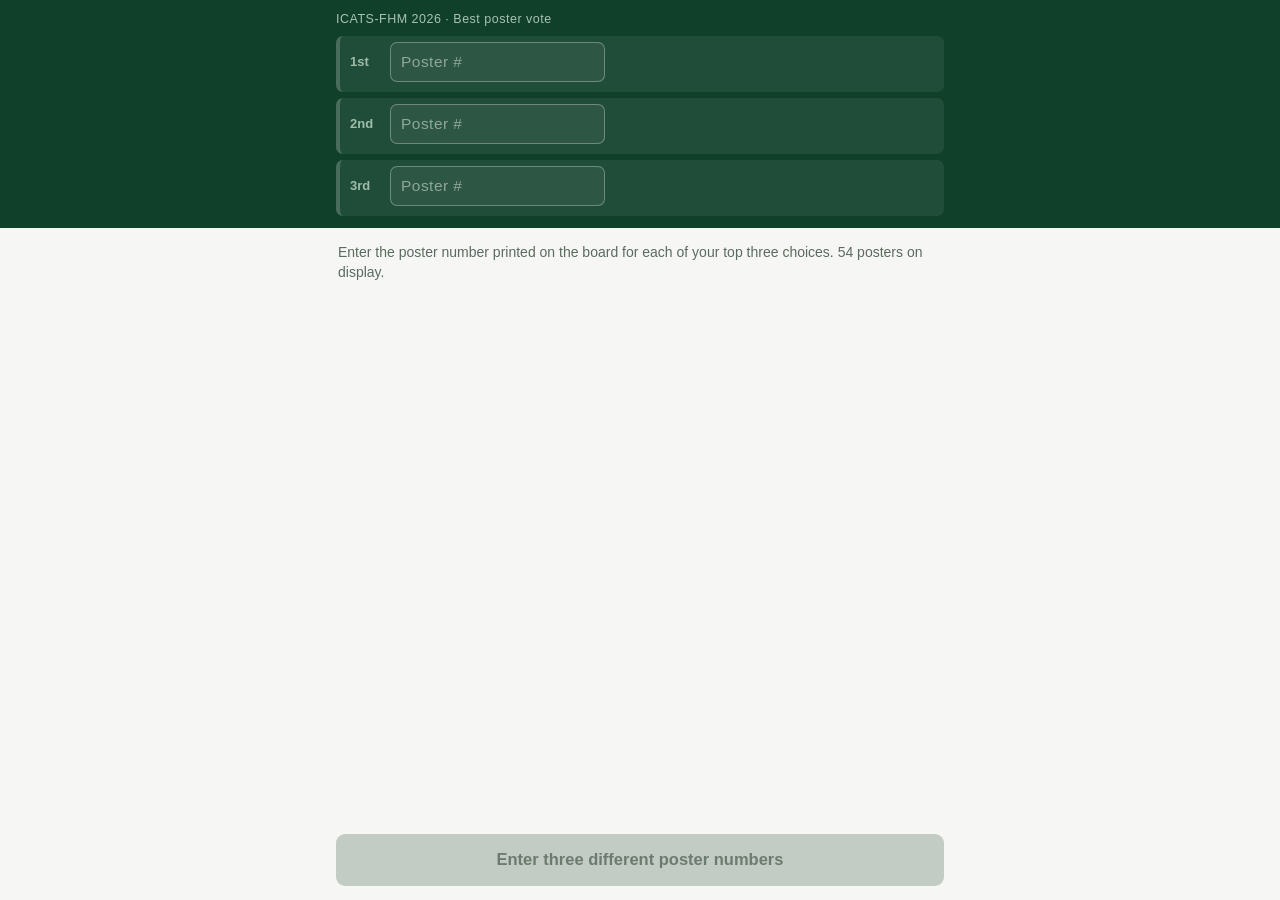
==== index.html @ f400d9ae "First working webapp" ====
<!DOCTYPE html>
<html lang="en">
<head>
<meta charset="utf-8">
<meta name="viewport" content="width=device-width, initial-scale=1, viewport-fit=cover">
<meta name="theme-color" content="#10402A">
<title>Poster vote — ICATS-FHM 2026</title>
<link rel="stylesheet" href="css/style.css">
</head>
<body>

<header class="bar">
  <div class="bar__inner">
    <p class="conf">ICATS-FHM 2026 · Best poster vote</p>
    <ol class="ballot" id="ballot" aria-label="Your ranked choices">
      <li class="slot" data-rank="1">
        <span class="slot__rank">1st</span>
        <input class="slot__input" id="pick1" type="text" inputmode="numeric" autocomplete="off" placeholder="Poster #" aria-label="1st choice poster number" disabled>
        <span class="slot__fb" id="fb1"></span>
      </li>
      <li class="slot" data-rank="2">
        <span class="slot__rank">2nd</span>
        <input class="slot__input" id="pick2" type="text" inputmode="numeric" autocomplete="off" placeholder="Poster #" aria-label="2nd choice poster number" disabled>
        <span class="slot__fb" id="fb2"></span>
      </li>
      <li class="slot" data-rank="3">
        <span class="slot__rank">3rd</span>
        <input class="slot__input" id="pick3" type="text" inputmode="numeric" autocomplete="off" placeholder="Poster #" aria-label="3rd choice poster number" disabled>
        <span class="slot__fb" id="fb3"></span>
      </li>
    </ol>
  </div>
</header>

<main>
  <p class="hint" id="hint">Loading poster list…</p>
</main>

<div class="dock">
  <button id="review" class="btn" disabled>Choose 3 posters to continue</button>
</div>

<dialog id="submit" class="sheet" aria-labelledby="sheetTitle">
  <h2 id="sheetTitle">Confirm your ballot</h2>
  <ol class="recap" id="recap"></ol>
  <label class="field">
    <span>Voting code from your badge</span>
    <input id="token" autocomplete="off" autocapitalize="characters" spellcheck="false"
           inputmode="text" placeholder="e.g. K7M2-QX9">
  </label>
  <p class="err" id="err" hidden></p>
  <div class="sheet__actions">
    <button id="cancel" class="btn btn--quiet">Back</button>
    <button id="send" class="btn">Submit ballot</button>
  </div>
</dialog>

<dialog id="done" class="sheet">
  <h2>Ballot received</h2>
  <p>Thank you. Winners are announced at the closing ceremony.</p>
</dialog>

<script src="config.js"></script>
<script src="js/app.js"></script>
</body>
</html>
---- css/style.css ----
/* ICATS-FHM 2026 poster vote.
   Palette from Hokudai dark green + birch. System fonts on purpose:
   the hall wifi is the weak link, so nothing blocks first paint. */

:root{
  --paper:#F6F7F4;
  --ink:#16241C;
  --ink-soft:#5A6A60;
  --green:#175E45;
  --green-deep:#10402A;
  --line:#DCE2DB;
  --gold:#B0862B;
  --silver:#7E8A85;
  --bronze:#9C6836;
  --tap:52px;
}

*{box-sizing:border-box}
html,body{margin:0}
body{
  background:var(--paper);
  color:var(--ink);
  font:400 17px/1.45 -apple-system,BlinkMacSystemFont,"Segoe UI",Roboto,"Helvetica Neue",sans-serif;
  -webkit-text-size-adjust:100%;
  padding-bottom:calc(84px + env(safe-area-inset-bottom));
}
button,input{font:inherit}
:focus-visible{outline:3px solid var(--green);outline-offset:2px}

/* ---- sticky ballot ---- */
.bar{
  position:sticky;top:0;z-index:20;
  background:var(--green-deep);color:#EAF0EA;
  padding-top:env(safe-area-inset-top);
}
.bar__inner{max-width:640px;margin:0 auto;padding:10px 16px 12px}
.conf{margin:0 0 8px;font-size:12.5px;letter-spacing:.04em;color:#A8C3B2}
.ballot{list-style:none;display:grid;gap:6px;margin:0;padding:0}
.slot{
  display:flex;align-items:center;flex-wrap:wrap;gap:4px 10px;
  min-height:40px;padding:6px 10px;border-radius:7px;
  background:rgba(255,255,255,.07);
  border-left:4px solid rgba(255,255,255,.18);
}
.slot:focus-within{background:rgba(255,255,255,.14)}
.slot[data-rank="1"]:focus-within{border-left-color:var(--gold)}
.slot[data-rank="2"]:focus-within{border-left-color:var(--silver)}
.slot[data-rank="3"]:focus-within{border-left-color:var(--bronze)}
.slot__rank{flex:0 0 30px;font-size:13px;font-weight:600;color:#9FBCA9}
.slot__input{
  flex:0 0 84px;min-height:40px;padding:0 10px;
  border:1.5px solid rgba(255,255,255,.3);border-radius:7px;
  background:rgba(255,255,255,.06);color:#fff;font-size:15.5px;
  letter-spacing:.03em;
}
.slot__input::placeholder{color:#8FA79A}
.slot__fb{
  flex:1 1 100%;min-width:0;font-size:13px;
  overflow:hidden;text-overflow:ellipsis;white-space:nowrap;color:#D9E5DC;
}
.slot__fb--ok{color:#B9E2C9}
.slot__fb--err{color:#F3B9A8}

/* ---- main ---- */
main{max-width:640px;margin:0 auto;padding:0 16px}
.hint{margin:14px 2px;font-size:14px;color:var(--ink-soft)}
.empty{padding:28px 4px;color:var(--ink-soft);font-size:15px}

/* ---- dock + buttons ---- */
.dock{
  position:fixed;left:0;right:0;bottom:0;z-index:20;
  background:linear-gradient(to top,var(--paper) 62%,rgba(246,247,244,0));
  padding:14px 16px calc(14px + env(safe-area-inset-bottom));
}
.btn{
  display:block;width:100%;max-width:608px;margin:0 auto;
  min-height:var(--tap);padding:0 18px;
  background:var(--green);color:#fff;border:0;border-radius:9px;
  font-size:16.5px;font-weight:600;cursor:pointer;
}
.btn:disabled{background:#C3CCC4;color:#6C7A70;cursor:default}
.btn--quiet{background:none;color:var(--green);border:1.5px solid var(--line)}

/* ---- sheet ---- */
.sheet{
  width:min(520px,calc(100% - 24px));margin:auto;padding:22px;
  border:0;border-radius:14px;background:var(--paper);color:var(--ink);
}
.sheet::backdrop{background:rgba(16,64,42,.55)}
.sheet h2{margin:0 0 12px;font-size:20px;font-weight:600}
.recap{margin:0 0 18px;padding-left:20px;font-size:15.5px}
.recap li{margin:5px 0}
.field{display:block;margin-bottom:14px}
.field span{display:block;margin-bottom:6px;font-size:14px;color:var(--ink-soft)}
.field input{
  width:100%;min-height:var(--tap);padding:0 14px;
  border:1.5px solid var(--line);border-radius:9px;background:#fff;
  letter-spacing:.06em;
}
.err{margin:0 0 14px;padding:10px 12px;border-radius:8px;
  background:#FBE9E4;color:#8A2B12;font-size:14.5px}
.sheet__actions{display:flex;gap:10px}
.sheet__actions .btn{flex:1}

@media (prefers-reduced-motion:reduce){*{transition:none!important;animation:none!important}}
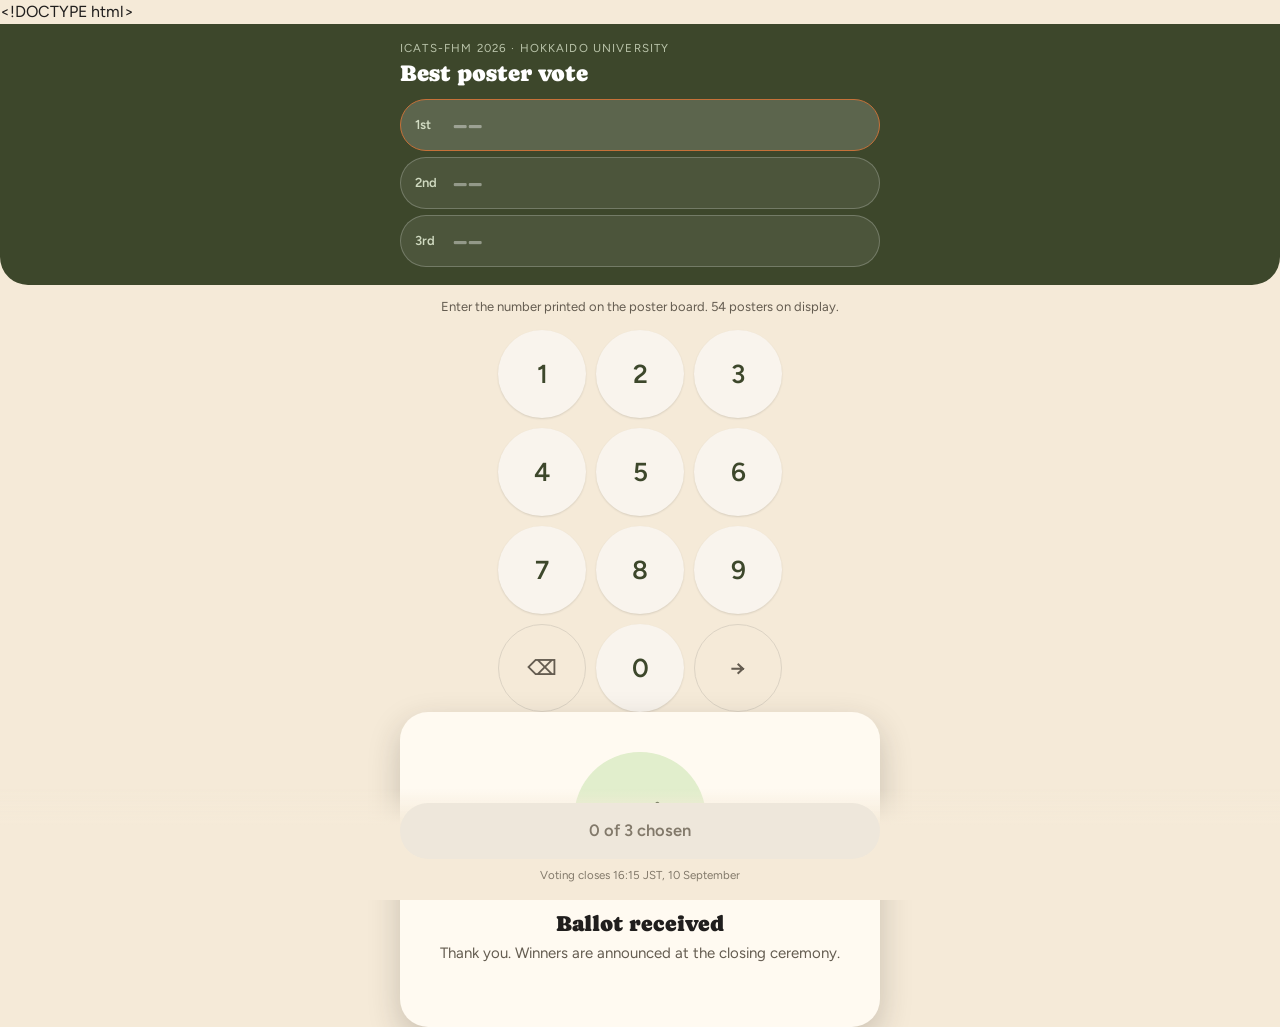
==== commit 56d33069: "Refactor voting interface and enhance user experience with keypad input" ====
--- a/index.html
+++ b/index.html
@@ -1,63 +1,81 @@
-<!DOCTYPE html>
+&lt;!DOCTYPE html&gt;
 <html lang="en">
 <head>
 <meta charset="utf-8">
 <meta name="viewport" content="width=device-width, initial-scale=1, viewport-fit=cover">
-<meta name="theme-color" content="#10402A">
+<meta name="theme-color" content="#3d472b">
 <title>Poster vote — ICATS-FHM 2026</title>
+<link rel="preconnect" href="https://fonts.gstatic.com" crossorigin>
+<link rel="stylesheet" href="https://fonts.googleapis.com/css2?family=Caprasimo&amp;family=Figtree:wght@400;600&amp;display=swap">
 <link rel="stylesheet" href="css/style.css">
 </head>
 <body>
 
 <header class="bar">
   <div class="bar__inner">
-    <p class="conf">ICATS-FHM 2026 · Best poster vote</p>
+    <p class="conf">ICATS-FHM 2026 · Hokkaido University</p>
+    <h1 class="bar__title">Best poster vote</h1>
     <ol class="ballot" id="ballot" aria-label="Your ranked choices">
-      <li class="slot" data-rank="1">
-        <span class="slot__rank">1st</span>
-        <input class="slot__input" id="pick1" type="text" inputmode="numeric" autocomplete="off" placeholder="Poster #" aria-label="1st choice poster number" disabled>
-        <span class="slot__fb" id="fb1"></span>
-      </li>
-      <li class="slot" data-rank="2">
-        <span class="slot__rank">2nd</span>
-        <input class="slot__input" id="pick2" type="text" inputmode="numeric" autocomplete="off" placeholder="Poster #" aria-label="2nd choice poster number" disabled>
-        <span class="slot__fb" id="fb2"></span>
-      </li>
-      <li class="slot" data-rank="3">
-        <span class="slot__rank">3rd</span>
-        <input class="slot__input" id="pick3" type="text" inputmode="numeric" autocomplete="off" placeholder="Poster #" aria-label="3rd choice poster number" disabled>
-        <span class="slot__fb" id="fb3"></span>
-      </li>
+      <li><button class="slot" type="button" data-i="0" aria-label="1st choice">
+        <span class="slot__rank">1st</span><span class="slot__val" id="val1">––</span><span class="slot__note" id="note1"></span>
+      </button></li>
+      <li><button class="slot" type="button" data-i="1" aria-label="2nd choice">
+        <span class="slot__rank">2nd</span><span class="slot__val" id="val2">––</span><span class="slot__note" id="note2"></span>
+      </button></li>
+      <li><button class="slot" type="button" data-i="2" aria-label="3rd choice">
+        <span class="slot__rank">3rd</span><span class="slot__val" id="val3">––</span><span class="slot__note" id="note3"></span>
+      </button></li>
     </ol>
   </div>
 </header>
 
 <main>
   <p class="hint" id="hint">Loading poster list…</p>
+
+  <div class="pad" id="pad" hidden>
+    <button class="key" type="button" data-d="1">1</button>
+    <button class="key" type="button" data-d="2">2</button>
+    <button class="key" type="button" data-d="3">3</button>
+    <button class="key" type="button" data-d="4">4</button>
+    <button class="key" type="button" data-d="5">5</button>
+    <button class="key" type="button" data-d="6">6</button>
+    <button class="key" type="button" data-d="7">7</button>
+    <button class="key" type="button" data-d="8">8</button>
+    <button class="key" type="button" data-d="9">9</button>
+    <button class="key key--quiet" type="button" id="del" aria-label="Delete">⌫</button>
+    <button class="key" type="button" data-d="0">0</button>
+    <button class="key key--quiet" type="button" id="nextSlot" aria-label="Next rank">→</button>
+  </div>
 </main>
 
-<div class="dock">
-  <button id="review" class="btn" disabled>Choose 3 posters to continue</button>
+<div class="dock" id="dock" hidden>
+  <button id="review" class="btn" type="button" disabled>0 of 3 chosen</button>
+  <p class="dock__note" id="deadline"></p>
 </div>
 
 <dialog id="submit" class="sheet" aria-labelledby="sheetTitle">
   <h2 id="sheetTitle">Confirm your ballot</h2>
+  <p class="sheet__sub">3 points to your first choice, 2 to the second, 1 to the third.</p>
   <ol class="recap" id="recap"></ol>
   <label class="field">
-    <span>Voting code from your badge</span>
-    <input id="token" autocomplete="off" autocapitalize="characters" spellcheck="false"
-           inputmode="text" placeholder="e.g. K7M2-QX9">
+    <span>Your name, exactly as on your conference ID card</span>
+    <input id="voter" autocomplete="name" autocapitalize="words" spellcheck="false"
+           inputmode="text" placeholder="e.g. Taro Yamada">
   </label>
   <p class="err" id="err" hidden></p>
   <div class="sheet__actions">
-    <button id="cancel" class="btn btn--quiet">Back</button>
-    <button id="send" class="btn">Submit ballot</button>
+    <button id="cancel" class="btn btn--quiet" type="button">Back</button>
+    <button id="send" class="btn" type="button">Submit ballot</button>
   </div>
 </dialog>
 
-<dialog id="done" class="sheet">
+<dialog id="done" class="sheet sheet--center">
+  <div class="mark mark--ok" aria-hidden="true">
+    <svg width="52" height="52" viewBox="0 0 24 24" fill="none" stroke="currentColor" stroke-width="2.75" stroke-linecap="round" stroke-linejoin="round"><path d="M20 6 9 17l-5-5"/></svg>
+  </div>
   <h2>Ballot received</h2>
   <p>Thank you. Winners are announced at the closing ceremony.</p>
+  <ul class="pills" id="donePills"></ul>
 </dialog>
 
 <script src="config.js"></script>
--- a/css/style.css
+++ b/css/style.css
@@ -1,105 +1,197 @@
 /* ICATS-FHM 2026 poster vote.
-   Palette from Hokudai dark green + birch. System fonts on purpose:
-   the hall wifi is the weak link, so nothing blocks first paint. */
+   Organic design tokens, held back toward a Hokudai-green voice: deep sage
+   ballot bar on a cream ground, terracotta only for 1st place and errors.
+   Display face loads async and falls back to system-ui, so a weak hall
+   connection never blocks first paint. */
 
 :root{
-  --paper:#F6F7F4;
-  --ink:#16241C;
-  --ink-soft:#5A6A60;
-  --green:#175E45;
-  --green-deep:#10402A;
-  --line:#DCE2DB;
-  --gold:#B0862B;
-  --silver:#7E8A85;
-  --bronze:#9C6836;
-  --tap:52px;
+  --bg:#f5ead8;
+  --surface:#fffaf1;
+  --ink:#201e1d;
+
+  --n-100:#f9f4ed;
+  --n-200:#eee7db;
+  --n-300:#dcd3c4;
+  --n-600:#82796a;
+  --n-700:#645c50;
+  --n-800:#474238;
+
+  --sage-100:#f0fae1;
+  --sage-200:#e1eecc;
+  --sage-300:#ccdbb2;
+  --sage-500:#8fa073;
+  --sage-800:#3d472b;
+  --sage-900:#272e1b;
+
+  --terra:#c67139;
+  --terra-100:#fff2eb;
+  --terra-200:#ffddc9;
+  --terra-800:#402310;
+
+  --r-md:16px;
+  --r-lg:28px;
+  --shadow-sm:0 1px 2px rgba(46,43,37,.14);
+  --shadow-md:0 3px 10px rgba(46,43,37,.16);
+  --shadow-lg:0 12px 32px rgba(46,43,37,.22);
+
+  --head:"Caprasimo",system-ui,sans-serif;
+  --body:"Figtree",system-ui,-apple-system,"Segoe UI",Roboto,sans-serif;
 }
 
 *{box-sizing:border-box}
 html,body{margin:0}
 body{
-  background:var(--paper);
-  color:var(--ink);
-  font:400 17px/1.45 -apple-system,BlinkMacSystemFont,"Segoe UI",Roboto,"Helvetica Neue",sans-serif;
+  background:var(--bg);color:var(--ink);
+  font:400 16px/1.5 var(--body);
   -webkit-text-size-adjust:100%;
-  padding-bottom:calc(84px + env(safe-area-inset-bottom));
+  padding-bottom:calc(112px + env(safe-area-inset-bottom));
 }
 button,input{font:inherit}
-:focus-visible{outline:3px solid var(--green);outline-offset:2px}
+:focus-visible{outline:2px solid var(--terra);outline-offset:2px}
+::selection{background:var(--terra-200)}
 
-/* ---- sticky ballot ---- */
+/* ---- ballot bar ---- */
 .bar{
   position:sticky;top:0;z-index:20;
-  background:var(--green-deep);color:#EAF0EA;
+  background:var(--sage-800);color:var(--sage-100);
   padding-top:env(safe-area-inset-top);
+  border-radius:0 0 var(--r-lg) var(--r-lg);
 }
-.bar__inner{max-width:640px;margin:0 auto;padding:10px 16px 12px}
-.conf{margin:0 0 8px;font-size:12.5px;letter-spacing:.04em;color:#A8C3B2}
-.ballot{list-style:none;display:grid;gap:6px;margin:0;padding:0}
+.bar__inner{max-width:520px;margin:0 auto;padding:16px 20px 18px}
+.conf{margin:0;font-size:11.5px;letter-spacing:.1em;text-transform:uppercase;opacity:.7}
+.bar__title{margin:4px 0 0;font-family:var(--head);font-weight:400;font-size:23px;line-height:1.1;color:#fff}
+.ballot{list-style:none;display:grid;gap:6px;margin:12px 0 0;padding:0}
+
 .slot{
-  display:flex;align-items:center;flex-wrap:wrap;gap:4px 10px;
-  min-height:40px;padding:6px 10px;border-radius:7px;
-  background:rgba(255,255,255,.07);
-  border-left:4px solid rgba(255,255,255,.18);
+  display:flex;align-items:center;gap:12px;width:100%;
+  min-height:48px;padding:7px 14px;text-align:left;
+  border-radius:999px;border:1.5px solid rgba(255,255,255,.22);
+  background:rgba(255,255,255,.08);color:inherit;cursor:pointer;
 }
-.slot:focus-within{background:rgba(255,255,255,.14)}
-.slot[data-rank="1"]:focus-within{border-left-color:var(--gold)}
-.slot[data-rank="2"]:focus-within{border-left-color:var(--silver)}
-.slot[data-rank="3"]:focus-within{border-left-color:var(--bronze)}
-.slot__rank{flex:0 0 30px;font-size:13px;font-weight:600;color:#9FBCA9}
-.slot__input{
-  flex:0 0 84px;min-height:40px;padding:0 10px;
-  border:1.5px solid rgba(255,255,255,.3);border-radius:7px;
-  background:rgba(255,255,255,.06);color:#fff;font-size:15.5px;
-  letter-spacing:.03em;
+.slot__rank{width:26px;font-size:13px;font-weight:600;opacity:.8}
+.slot__val{
+  font-family:var(--head);font-weight:400;font-size:24px;letter-spacing:.04em;
+  min-width:52px;color:rgba(255,255,255,.4);
 }
-.slot__input::placeholder{color:#8FA79A}
-.slot__fb{
-  flex:1 1 100%;min-width:0;font-size:13px;
-  overflow:hidden;text-overflow:ellipsis;white-space:nowrap;color:#D9E5DC;
+.slot--filled .slot__val{color:#fff}
+.slot__note{flex:1;text-align:right;font-size:12.5px;color:rgba(255,255,255,.6)}
+
+.slot--active{background:rgba(255,255,255,.16)}
+.slot--active[data-i="0"]{border-color:var(--terra)}
+.slot--active[data-i="1"]{border-color:var(--sage-500)}
+.slot--active[data-i="2"]{border-color:var(--sage-300)}
+.slot--err{border-color:#e0a179}
+.slot--err .slot__note{color:var(--terra-200)}
+
+/* ---- keypad ---- */
+main{max-width:520px;margin:0 auto;padding:0 20px}
+.hint{margin:12px 0 0;font-size:13px;color:var(--n-700);text-align:center}
+.pad{
+  display:grid;grid-template-columns:repeat(3,minmax(64px,88px));
+  gap:10px;justify-content:center;padding:14px 0 0;
 }
-.slot__fb--ok{color:#B9E2C9}
-.slot__fb--err{color:#F3B9A8}
+.key{
+  aspect-ratio:1;border:0;border-radius:999px;
+  background:var(--n-100);color:var(--sage-800);
+  font-family:var(--body);font-size:26px;font-weight:600;
+  cursor:pointer;box-shadow:var(--shadow-sm);
+  -webkit-tap-highlight-color:transparent;
+}
+.key:hover{background:var(--sage-100)}
+.key:active{background:var(--sage-200);transform:translateY(1px)}
+.key--quiet{
+  background:transparent;box-shadow:none;font-size:21px;
+  border:1px solid var(--n-300);color:var(--n-700);
+}
+.key--quiet:hover{background:var(--n-100)}
 
-/* ---- main ---- */
-main{max-width:640px;margin:0 auto;padding:0 16px}
-.hint{margin:14px 2px;font-size:14px;color:var(--ink-soft)}
-.empty{padding:28px 4px;color:var(--ink-soft);font-size:15px}
-
-/* ---- dock + buttons ---- */
+/* ---- dock ---- */
 .dock{
   position:fixed;left:0;right:0;bottom:0;z-index:20;
-  background:linear-gradient(to top,var(--paper) 62%,rgba(246,247,244,0));
-  padding:14px 16px calc(14px + env(safe-area-inset-bottom));
+  background:linear-gradient(to top,var(--bg) 68%,rgba(245,234,216,0));
+  padding:14px 20px calc(16px + env(safe-area-inset-bottom));
 }
+.dock__note{margin:8px 0 0;text-align:center;font-size:11.5px;color:var(--n-600)}
 .btn{
-  display:block;width:100%;max-width:608px;margin:0 auto;
-  min-height:var(--tap);padding:0 18px;
-  background:var(--green);color:#fff;border:0;border-radius:9px;
-  font-size:16.5px;font-weight:600;cursor:pointer;
+  display:block;width:100%;max-width:480px;margin:0 auto;
+  min-height:56px;padding:0 18px;border:0;border-radius:999px;
+  background:var(--sage-800);color:#fff;
+  font-size:16.5px;font-weight:600;cursor:pointer;box-shadow:var(--shadow-md);
 }
-.btn:disabled{background:#C3CCC4;color:#6C7A70;cursor:default}
-.btn--quiet{background:none;color:var(--green);border:1.5px solid var(--line)}
+.btn:hover{background:var(--sage-900)}
+.btn:disabled{background:var(--n-200);color:var(--n-600);box-shadow:none;cursor:default}
+.btn--quiet{
+  background:transparent;color:var(--n-700);
+  border:1px solid var(--n-300);box-shadow:none;
+}
+.btn--quiet:hover{background:var(--n-100)}
 
-/* ---- sheet ---- */
+/* ---- locked-out states ---- */
+.state{
+  display:flex;flex-direction:column;align-items:center;justify-content:center;
+  text-align:center;padding:56px 24px;min-height:60vh;
+}
+.mark{
+  width:132px;height:132px;border-radius:999px;
+  display:flex;align-items:center;justify-content:center;margin-bottom:28px;
+}
+.mark--ok{background:var(--sage-200);color:var(--sage-800)}
+.mark--warn{background:var(--terra-200);color:var(--terra-800)}
+.mark--quiet{background:var(--n-200);color:var(--n-700)}
+.state h2,.sheet--center h2{font-family:var(--head);font-weight:400;font-size:29px;line-height:1.1;margin:0 0 10px}
+.state p{margin:0;font-size:15px;color:var(--n-700);max-width:300px}
+.pills{list-style:none;display:flex;gap:10px;margin:22px 0 0;padding:0}
+.pills li{
+  padding:8px 18px;border-radius:999px;background:var(--n-100);
+  color:var(--n-800);font-family:var(--head);font-size:19px;
+}
+.pills li:first-child{background:var(--terra-100);color:var(--terra-800)}
+.pills li:nth-child(2){background:var(--sage-100);color:var(--sage-800)}
+
+/* ---- confirm sheet ---- */
 .sheet{
-  width:min(520px,calc(100% - 24px));margin:auto;padding:22px;
-  border:0;border-radius:14px;background:var(--paper);color:var(--ink);
+  width:min(480px,100%);margin:auto auto 0;padding:26px 22px 28px;
+  border:0;border-radius:var(--r-lg) var(--r-lg) 0 0;
+  background:var(--surface);color:var(--ink);box-shadow:var(--shadow-lg);
 }
-.sheet::backdrop{background:rgba(16,64,42,.55)}
-.sheet h2{margin:0 0 12px;font-size:20px;font-weight:600}
-.recap{margin:0 0 18px;padding-left:20px;font-size:15.5px}
-.recap li{margin:5px 0}
-.field{display:block;margin-bottom:14px}
-.field span{display:block;margin-bottom:6px;font-size:14px;color:var(--ink-soft)}
+.sheet::backdrop{background:rgba(39,46,27,.55)}
+.sheet h2{font-family:var(--head);font-weight:400;font-size:22px;margin:0 0 6px}
+.sheet__sub{margin:0 0 16px;font-size:13px;color:var(--n-700)}
+.sheet--center{
+  border-radius:var(--r-lg);margin:auto;padding:40px 28px;
+  display:flex;flex-direction:column;align-items:center;text-align:center;
+}
+.sheet--center p{margin:0;font-size:15px;color:var(--n-700)}
+
+.recap{list-style:none;display:grid;gap:8px;margin:0 0 18px;padding:0}
+.recap li{
+  display:flex;align-items:center;gap:12px;
+  padding:10px 14px;border-radius:999px;background:var(--n-100);
+}
+.recap .dot{width:10px;height:10px;border-radius:999px;background:var(--sage-300)}
+.recap li:first-child .dot{background:var(--terra)}
+.recap li:nth-child(2) .dot{background:var(--sage-500)}
+.recap .rank{width:30px;font-size:13px;color:var(--n-700)}
+.recap .num{font-family:var(--head);font-size:21px}
+
+.field{display:block;margin-bottom:16px}
+.field span{display:block;margin-bottom:7px;font-size:13px;color:var(--n-700)}
 .field input{
-  width:100%;min-height:var(--tap);padding:0 14px;
-  border:1.5px solid var(--line);border-radius:9px;background:#fff;
-  letter-spacing:.06em;
+  width:100%;height:52px;padding:0 16px;
+  border:1px solid var(--n-300);border-radius:999px;
+  background:var(--surface);font-size:17px;caret-color:var(--terra);
 }
-.err{margin:0 0 14px;padding:10px 12px;border-radius:8px;
-  background:#FBE9E4;color:#8A2B12;font-size:14.5px}
+.field input:focus{border-color:var(--terra)}
+.err{
+  margin:0 0 14px;padding:10px 14px;border-radius:var(--r-md);
+  background:var(--terra-100);color:var(--terra-800);font-size:14px;
+}
 .sheet__actions{display:flex;gap:10px}
-.sheet__actions .btn{flex:1}
+.sheet__actions .btn{flex:1;min-height:54px}
+.sheet__actions .btn--quiet{flex:0 0 34%}
 
+@media (max-width:360px){
+  .key{font-size:23px}
+  .bar__title{font-size:21px}
+}
 @media (prefers-reduced-motion:reduce){*{transition:none!important;animation:none!important}}
